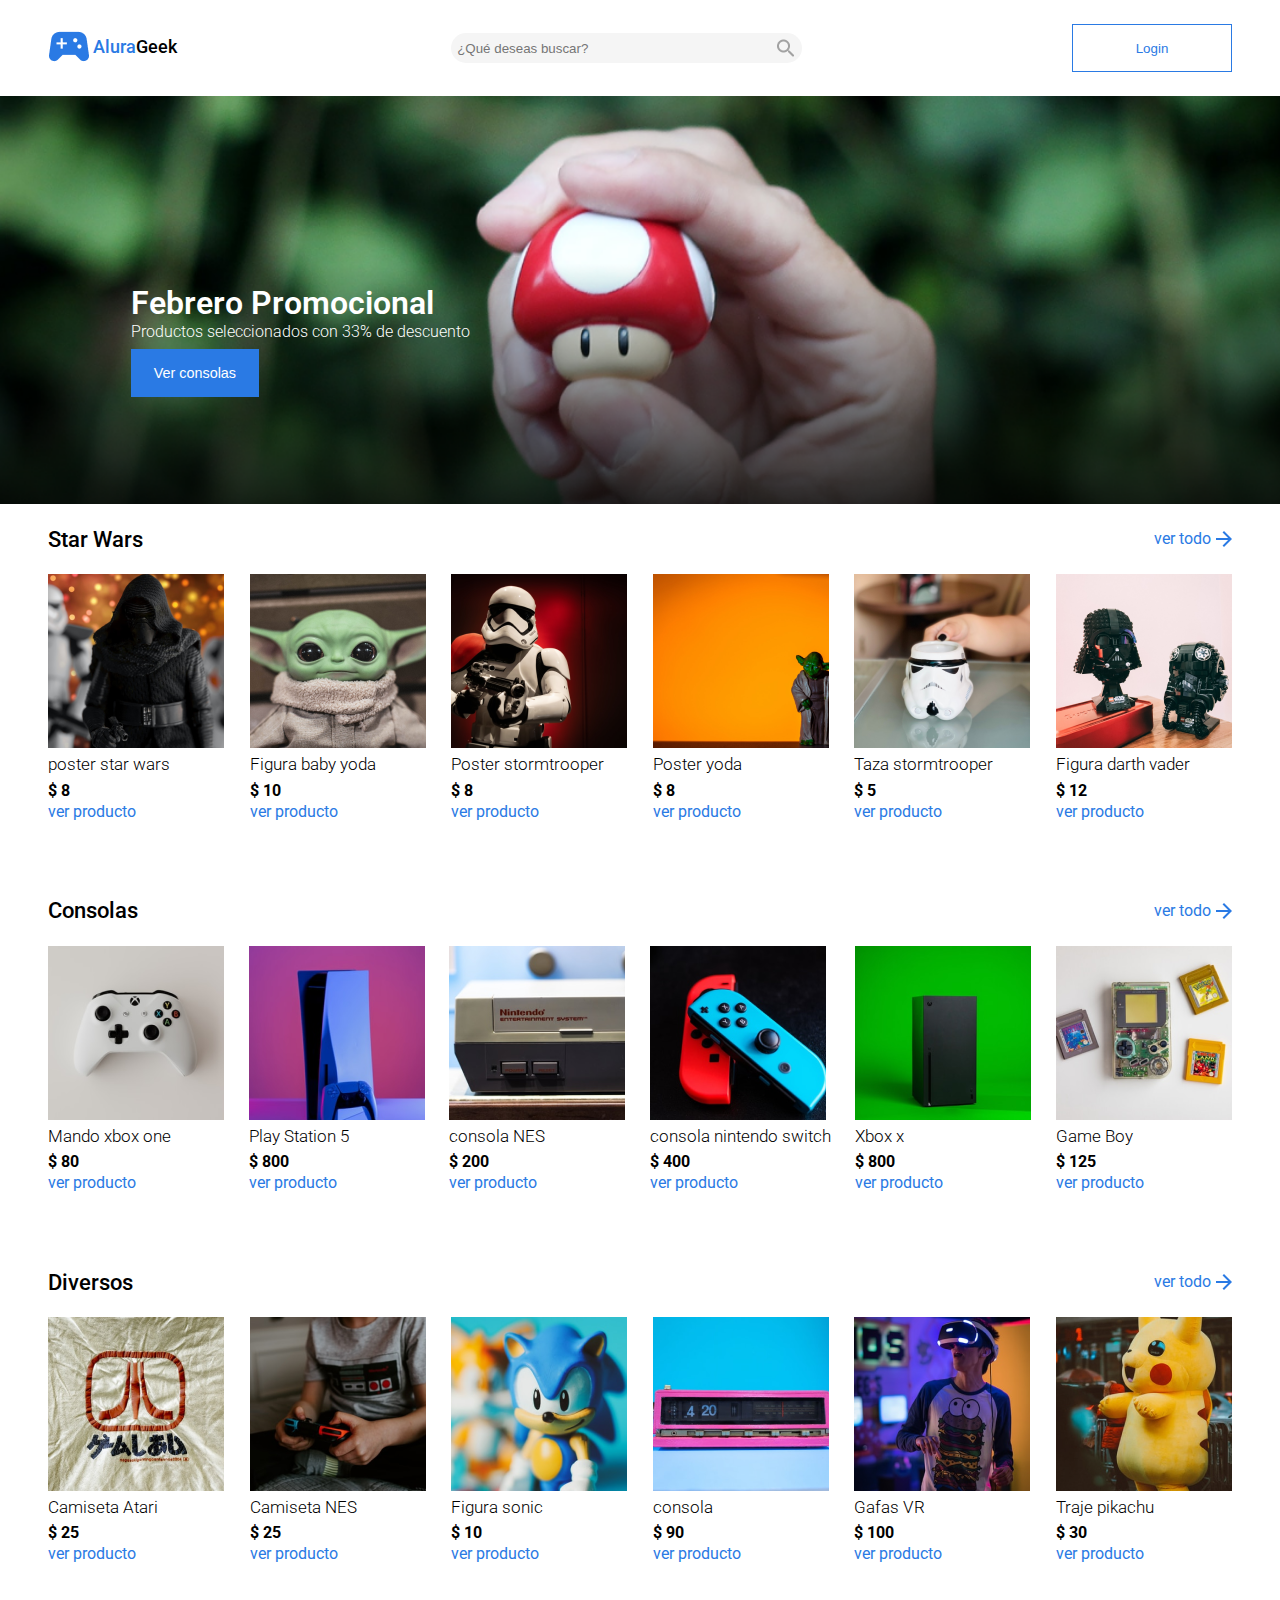
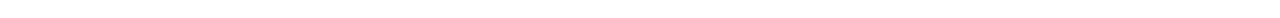
==== index.html @ 7b9f0bb1 "main de home" ====
<!DOCTYPE html>
<html lang="en">
<head>
    <meta charset="UTF-8">
    <meta http-equiv="X-UA-Compatible" content="IE=edge">
    <meta name="viewport" content="width=device-width, initial-scale=1.0">
    <title>Tienda</title>
    <link rel="stylesheet" href="reset.css">
    <!--<link rel="preconnect" href="https://fonts.googleapis.com">
    <link rel="preconnect" href="https://fonts.gstatic.com" crossorigin>-->
    <link href="https://fonts.googleapis.com/css2?family=Roboto:wght@400;500;700&display=swap" rel="stylesheet">
    <link rel="stylesheet" href="estilosPrincipales.css">
    <link rel="stylesheet" href="/estilos/cabecera.css">
    <link rel="stylesheet" href="estilosHome.css">

</head>
<body>
    <header>
        <section class="encabezado">
            <div class="logo">
                <h1 class="logo__imagen"><img src="/imagenes/Vector.png" alt="" srcset=""></h1>
                <p class="logo__texto"><span>Alura</span>Geek</p>
            </div>
            <div class="barraBusqueda">
                <input class="barraBusqueda__campo" type="search" name="" id="" placeholder="¿Qué deseas buscar?">
                <input type="image" src="/imagenes/lupa.png" alt="">
            </div>
            <button class="encabezado__boton">Login</button>
        </section>
        <section class="banner">
            <div class="banner__container">
                <h2 class="banner__container___titulo">Febrero Promocional</h2>
                <p class="banner__container___texto">Productos seleccionados con 33% de descuento</p>
                <button class="banner__container___boton">Ver consolas</button>
            </div>
        </section>
    </header>
    <main>
        <section>
            <div class="encabezado__seccion">
                <h2 class="encabezado__seccion___titulo">Star Wars</h2> 
                <a href="#" class="encabezado__seccion___enlace">ver todo
                    <img  src="/imagenes/icono-flecha.png" alt="">
                </a> 
            </div>
            <ul class="tarjetas">
                <li class="tarjeta">
                    <img src="/imagenes/starWars/img-stw1.png" alt="imagen1">
                    <div class="tarjeta__container">
                        <h3 class="tarjeta__container___titulo">poster star wars</h3>
                        <p class="tarjeta__container___precio">$ 8</p>
                        <a class="tarjeta__container___enlace" href="#">ver producto</a>
                    </div>
                </li>
                <li class="tarjeta">
                    <img src="/imagenes/starWars/img-stw2.png" alt="imagen2">
                    <div>
                        <h3 class="tarjeta__container___titulo">Figura baby yoda</h3>
                        <p class="tarjeta__container___precio">$ 10</p>
                        <a class="tarjeta__container___enlace" href="#">ver producto</a>
                    </div>
                </li>
                <li class="tarjeta">
                    <img src="/imagenes/starWars/img-stw3.png" alt="imagen3">
                    <div>
                        <h3 class="tarjeta__container___titulo">Poster stormtrooper</h3>
                        <p class="tarjeta__container___precio">$ 8</p>
                        <a class="tarjeta__container___enlace" href="#">ver producto</a>
                    </div>
                </li>
                <li class="tarjeta">
                    <img src="/imagenes/starWars/img-stw4.png" alt="imagen4">
                    <div>
                        <h3 class="tarjeta__container___titulo">Poster yoda</h3>
                        <p class="tarjeta__container___precio">$ 8</p>
                        <a class="tarjeta__container___enlace" href="#">ver producto</a>
                    </div>
                </li>
                <li class="tarjeta">
                    <img src="/imagenes/starWars/img-stw5.png" alt="imagen5">
                    <div>
                        <h3 class="tarjeta__container___titulo">Taza stormtrooper</h3>
                        <p class="tarjeta__container___precio">$ 5</p>
                        <a class="tarjeta__container___enlace" href="#">ver producto</a>
                    </div>
                </li>
                <li class="tarjeta">
                    <img src="/imagenes/starWars/img-stw6.png" alt="imagen6">
                    <div>
                        <h3 class="tarjeta__container___titulo">Figura darth vader</h3>
                        <p class="tarjeta__container___precio">$ 12</p>
                        <a class="tarjeta__container___enlace" href="#">ver producto</a>
                    </div>
                </li>
            </ul>
        </section>
        <section>
            <div class="encabezado__seccion">
                <h2 class="encabezado__seccion___titulo">Consolas</h2> 
                <a href="#" class="encabezado__seccion___enlace">ver todo
                    <img  src="/imagenes/icono-flecha.png" alt="icono">
                </a> 
            </div>
            <ul class="tarjetas">
                <li class="tarjeta">
                    <img src="/imagenes/consolas/consola-Mandoxbox.png" alt="imagen1">
                    <div class="tarjeta__container">
                        <h3 class="tarjeta__container___titulo">Mando xbox one</h3>
                        <p class="tarjeta__container___precio">$ 80</p>
                        <a class="tarjeta__container___enlace" href="#">ver producto</a>
                    </div>
                </li>
                <li class="tarjeta">
                    <img src="/imagenes/consolas/consola-play.png" alt="imagen2">
                    <div>
                        <h3 class="tarjeta__container___titulo">Play Station 5</h3>
                        <p class="tarjeta__container___precio">$ 800</p>
                        <a class="tarjeta__container___enlace" href="#">ver producto</a>
                    </div>
                </li>
                <li class="tarjeta">
                    <img src="/imagenes/consolas/consola-nintendo.png" alt="imagen3">
                    <div>
                        <h3 class="tarjeta__container___titulo">consola NES</h3>
                        <p class="tarjeta__container___precio">$ 200</p>
                        <a class="tarjeta__container___enlace" href="#">ver producto</a>
                    </div>
                </li>
                <li class="tarjeta">
                    <img src="/imagenes/consolas/consola-nintendoSwitch.png" alt="imagen4">
                    <div>
                        <h3 class="tarjeta__container___titulo">consola nintendo switch</h3>
                        <p class="tarjeta__container___precio">$ 400</p>
                        <a class="tarjeta__container___enlace" href="#">ver producto</a>
                    </div>
                </li>
                <li class="tarjeta">
                    <img src="/imagenes/consolas/consola-xbox.png" alt="imagen5">
                    <div>
                        <h3 class="tarjeta__container___titulo">Xbox x</h3>
                        <p class="tarjeta__container___precio">$ 800</p>
                        <a class="tarjeta__container___enlace" href="#">ver producto</a>
                    </div>
                </li>
                <li class="tarjeta">
                    <img src="/imagenes/consolas/consola-atari.png" alt="imagen6">
                    <div>
                        <h3 class="tarjeta__container___titulo">Game Boy</h3>
                        <p class="tarjeta__container___precio">$ 125</p>
                        <a class="tarjeta__container___enlace" href="#">ver producto</a>
                    </div>
                </li>
            </ul>
        </section>
        <section>
            <div class="encabezado__seccion">
                <h2 class="encabezado__seccion___titulo">Diversos</h2> 
                <a href="#" class="encabezado__seccion___enlace">ver todo
                    <img  src="/imagenes/icono-flecha.png" alt="icono">
                </a> 
            </div>
            <ul class="tarjetas">
                <li class="tarjeta">
                    <img src="/imagenes/diversos/diverso-atari.png" alt="imagen1">
                    <div class="tarjeta__container">
                        <h3 class="tarjeta__container___titulo">Camiseta Atari</h3>
                        <p class="tarjeta__container___precio">$ 25</p>
                        <a class="tarjeta__container___enlace" href="#">ver producto</a>
                    </div>
                </li>
                <li class="tarjeta">
                    <img src="/imagenes/diversos/diverso nes.png" alt="imagen2">
                    <div>
                        <h3 class="tarjeta__container___titulo">Camiseta NES</h3>
                        <p class="tarjeta__container___precio">$ 25</p>
                        <a class="tarjeta__container___enlace" href="#">ver producto</a>
                    </div>
                </li>
                <li class="tarjeta">
                    <img src="/imagenes/diversos/diverso-sonic.png" alt="imagen3">
                    <div>
                        <h3 class="tarjeta__container___titulo">Figura sonic</h3>
                        <p class="tarjeta__container___precio">$ 10</p>
                        <a class="tarjeta__container___enlace" href="#">ver producto</a>
                    </div>
                </li>
                <li class="tarjeta">
                    <img src="/imagenes/diversos/diverso-consola.png" alt="imagen4">
                    <div>
                        <h3 class="tarjeta__container___titulo">consola</h3>
                        <p class="tarjeta__container___precio">$ 90</p>
                        <a class="tarjeta__container___enlace" href="#">ver producto</a>
                    </div>
                </li>
                <li class="tarjeta">
                    <img src="/imagenes/diversos/diverso-vr.png" alt="imagen5">
                    <div>
                        <h3 class="tarjeta__container___titulo">Gafas VR</h3>
                        <p class="tarjeta__container___precio">$ 100</p>
                        <a class="tarjeta__container___enlace" href="#">ver producto</a>
                    </div>
                </li>
                <li class="tarjeta">
                    <img src="/imagenes/diversos/diverso-pikachu.png" alt="imagen6">
                    <div>
                        <h3 class="tarjeta__container___titulo">Traje pikachu</h3>
                        <p class="tarjeta__container___precio">$ 30</p>
                        <a class="tarjeta__container___enlace" href="#">ver producto</a>
                    </div>
                </li>
            </ul>
        </section>
    </main>
</body>
</html>
---- estilosPrincipales.css ----
:root{
    --fuente: 'Roboto', sans-serif;
    --color-fondo:#ffffff;
    --color-gris:#F5F5F5;
    --color-azul:#2A7AE4;
    --color-fondo-footer:#EAF2FD;
}

body{
    font-family: var(--fuente);
}
---- estilos/cabecera.css ----
.encabezado{ /* Seccion de encabezado*/
    display: flex;
    align-items: center;
    justify-content: space-between;
    padding: 1.5rem 3rem;
}

.logo{  
    display: flex;
    align-items: center;
    width: auto;
}

.logo__imagen{
    display: inline-block;
}

.logo__texto{
    display: inline-block;
    font-family: var(--fuente);
    font-weight: 500;
    font-size: 1.1rem;
    padding: 0px 0.2rem;
}

.logo__texto > span{
    color: var(--color-azul);
}

.barraBusqueda{ /*contenedor*/
    background: var(--color-gris);
    border-radius: 1rem;
    display: flex;
    margin: 0px 0.3rem;
}

.barraBusqueda > input{
    background: none;
    border: none;
    outline: none;
    padding: 0.4rem;
}

.barraBusqueda__campo{
    width: 20rem;
}

.encabezado__boton{ /*Boton de login*/
    background: none;
    border: 1px solid var(--color-azul);
    color: var(--color-azul);
    height: 3rem;
    width: 10rem;
}

.encabezado__boton:hover{
    transform: scale(1.05);
    cursor:pointer;
}


/* Banner*/

.banner{
    background: url(/imagenes/banner-imagen.png);
    background-position: center;
    background-repeat: no-repeat;
    background-size: cover;
    height: 40vh;
    max-width: 100%;
}

.banner__container{ 
    margin-left: 7%;
    position: relative;
    text-align:left;
    top: 45%;
}


.banner__container___titulo{
    color: var(--color-fondo);
    font-size: 2rem;
    font-weight: 600;
    margin: 0.3rem 0px ;
}

.banner__container___texto{
    color: var(--color-fondo);
    font-size: 1rem;
    font-weight: 300;
    margin: 0.3rem 0px ;
}

.banner__container___boton{
    background-color: var(--color-azul) ;
    border: none;
    color: var(--color-fondo);
    font-size: 0.9rem;
    font-weight: 300;
    margin: 0.3rem 0px ;
    height: 3rem;
    width: 8rem;
}

.banner__container___boton:hover{
    transform: scale(1.05);
    cursor:pointer;
}
---- estilosHome.css ----
section{
    padding: 1.5rem 3rem;
}

.encabezado__seccion{
    display: flex;
    justify-content: space-between;
}

.encabezado__seccion___titulo{
    font-size: 1.4rem;
    font-weight: 500;
}

.encabezado__seccion___enlace{
    display: flex;
    align-items: center;
    text-decoration: none;
    color: var(--color-azul);
}

.encabezado__seccion___enlace > img{
    margin-left: 0.3rem;
}

/* tarjetas*/

.tarjetas{  /*Container*/
    display: flex;
    align-items: center;
    justify-content: space-between;
    padding-top: 1.5rem;
    padding-bottom: 2rem;
}

/*
.tarjeta{
    padding: 0.5rem;
}*/

.tarjeta__container___titulo{
    font-size: 1.05rem;
    font-weight: 300;
    padding: 0.3rem 0px;
}

.tarjeta__container___precio{
    font-size: 1rem;
    font-weight: bold;
    padding: 0.3rem 0px;
}

.tarjeta__container___enlace{
    color: var(--color-azul);
    font-size: 1rem;
    padding: 0.3rem 0px;
    text-decoration: none;
}
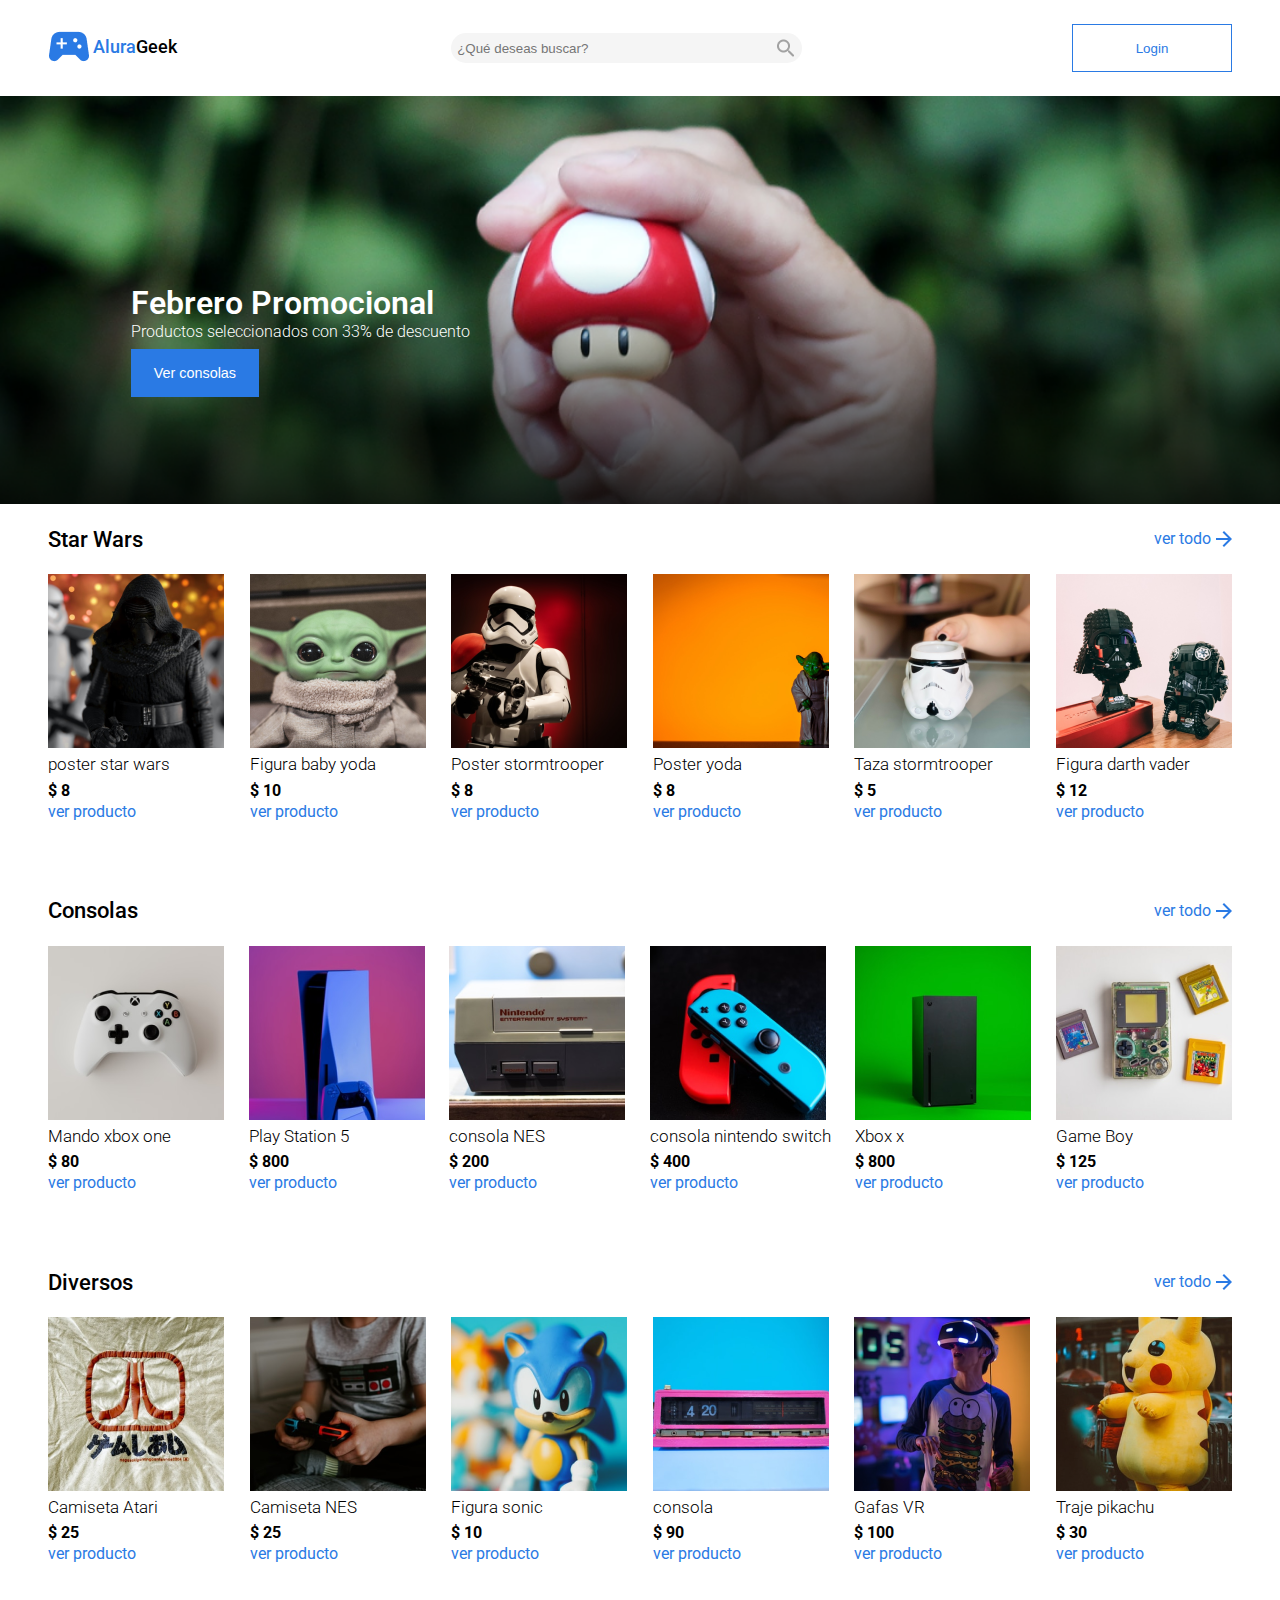
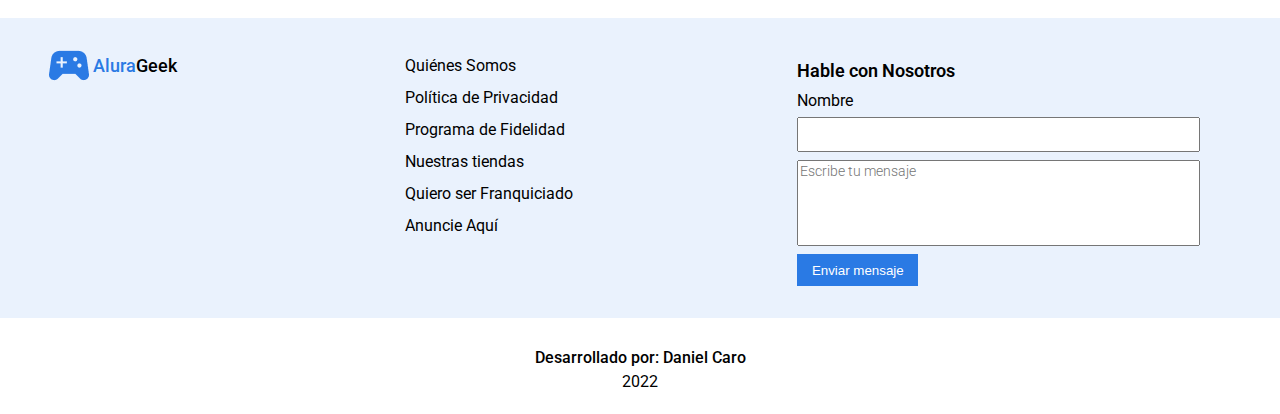
==== commit ce618b8f: "piePagina" ====
--- a/index.html
+++ b/index.html
@@ -12,6 +12,7 @@
     <link rel="stylesheet" href="estilosPrincipales.css">
     <link rel="stylesheet" href="/estilos/cabecera.css">
     <link rel="stylesheet" href="estilosHome.css">
+    <link rel="stylesheet" href="/estilos/piePagina.css">
 
 </head>
 <body>
@@ -211,5 +212,32 @@
             </ul>
         </section>
     </main>
+    <footer>
+        <section class="footer__datos">
+            <div class="logo">
+                <h1 class="logo__imagen"><img src="/imagenes/Vector.png" alt="" srcset=""></h1>
+                <p class="logo__texto"><span>Alura</span>Geek</p>
+            </div>
+            <ul class="footer__lista">
+                <li>Quiénes Somos</li>
+                <li>Política de Privacidad</li>
+                <li>Programa de Fidelidad</li>
+                <li>Nuestras tiendas</li>
+                <li>Quiero ser Franquiciado</li>
+                <li>Anuncie Aquí</li>
+            </ul>
+            <form action="" class="formulario">
+                <h3 class="formulario__titulo">Hable con Nosotros</h3>
+                <label for="nombre">Nombre</label>
+                <input type="text" name="" id="nombre" class="formulario__campo">
+                <textarea name="" id="" cols="30" rows="10" class="formulario__area" placeholder="Escribe tu mensaje"></textarea>
+                <input class="formulario__boton" type="submit" value="Enviar mensaje">
+            </form>
+        </section>
+        <section class="creditos">
+            <h3 class="creditos__titulo">Desarrollado por: Daniel Caro</h3>
+            <p class="creditos__texto">2022</p>
+        </section>
+    </footer>
 </body>
 </html>--- a/estilosHome.css
+++ b/estilosHome.css
@@ -44,6 +44,7 @@
     padding: 0.3rem 0px;
 }
 
+
 .tarjeta__container___precio{
     font-size: 1rem;
     font-weight: bold;
--- a/estilos/piePagina.css
+++ b/estilos/piePagina.css
@@ -0,0 +1,71 @@
+.footer__datos{
+    background-color: var(--color-fondo-footer);
+    display: flex;
+    align-items: flex-start;
+    justify-content: space-between;
+    padding: 2rem 3rem;
+}
+
+/* Lista */
+.footer__lista > li{
+    padding: 0.5rem 0px;
+}
+
+/* Formulario*/
+
+.formulario{
+    /*background-color: aqua;*/
+    display: flex;
+    flex-direction: column;
+    padding-right: 2rem;
+    width: 34%;
+    height: auto;
+}
+
+.formulario > input{
+    margin-top: 0.5rem;
+}
+
+.formulario__titulo{
+    font-size: 1.1rem;
+    font-weight: 600;
+    padding: 0.8rem 0px;
+}
+
+.formulario__campo{
+    font-size: 0.9rem;
+    font-weight: 300;
+    height: 1.8rem;
+    outline: none;
+}
+
+.formulario__area{
+    font-family: var(--fuente);
+    font-size: 0.9rem;
+    font-weight: 300;
+    height: 5rem;
+    margin-top: 0.5rem;
+    outline: none;
+    resize: none;
+}
+
+.formulario__boton{
+    background-color: var(--color-azul);
+    border: none;
+    color: var(--color-fondo);
+    height: 2rem;
+    width:30%;
+}
+
+/* Seccion creditos */
+
+.creditos{
+    height: auto;
+    text-align: center;
+}
+
+.creditos__titulo{
+    font-size: 1rem;
+    font-weight: 500;
+    padding: 0.5rem 0px;
+}
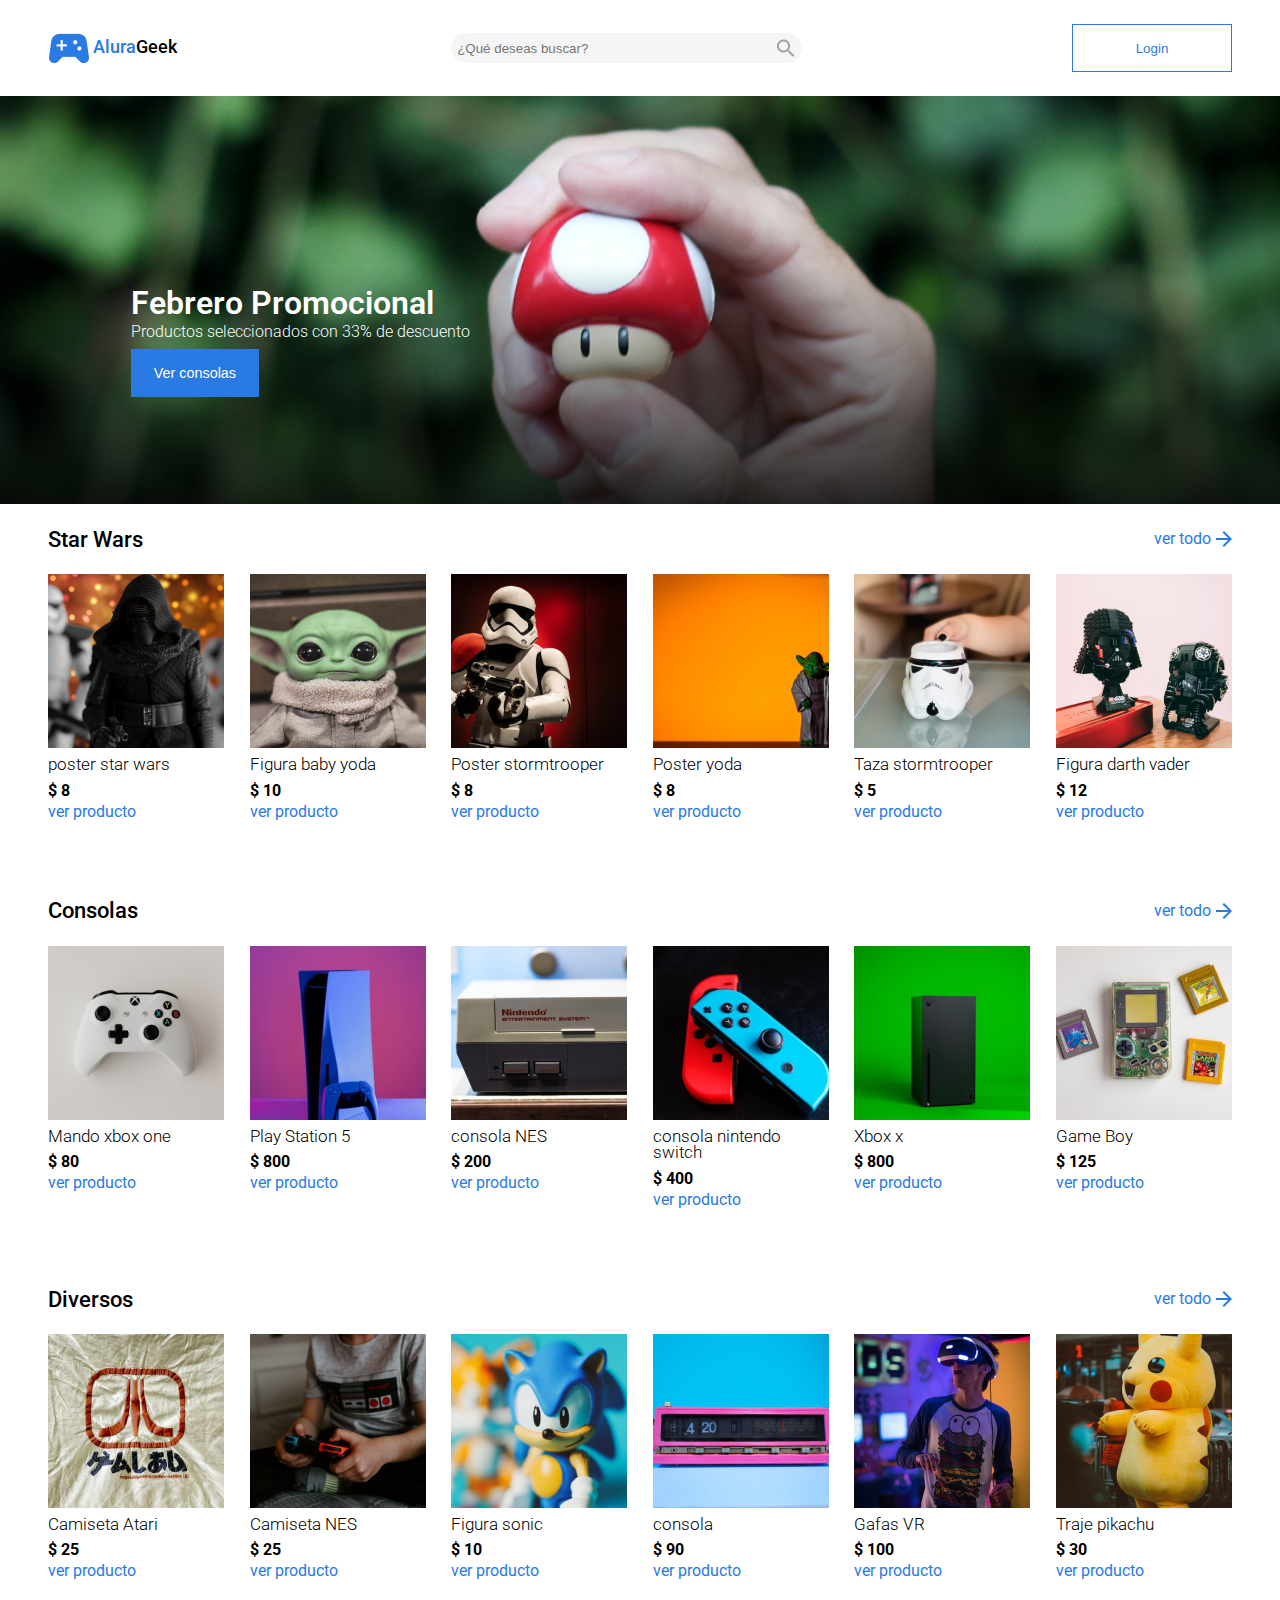
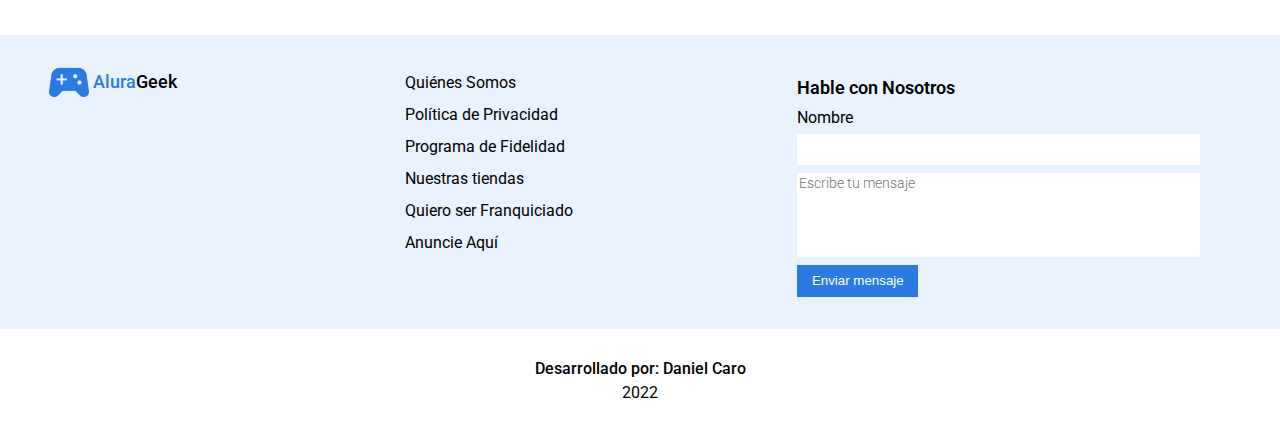
==== commit 9c68fe79: "Disenho responsive home 1.0" ====
--- a/index.html
+++ b/index.html
@@ -19,12 +19,12 @@
     <header>
         <section class="encabezado">
             <div class="logo">
-                <h1 class="logo__imagen"><img src="/imagenes/Vector.png" alt="" srcset=""></h1>
+                <img src="/imagenes/Vector.png" alt="" srcset="" class="logo__imagen">
                 <p class="logo__texto"><span>Alura</span>Geek</p>
             </div>
             <div class="barraBusqueda">
                 <input class="barraBusqueda__campo" type="search" name="" id="" placeholder="¿Qué deseas buscar?">
-                <input type="image" src="/imagenes/lupa.png" alt="">
+                <input type="image" src="/imagenes/lupa.png" alt="lupa" >
             </div>
             <button class="encabezado__boton">Login</button>
         </section>
@@ -54,8 +54,9 @@
                     </div>
                 </li>
                 <li class="tarjeta">
+                    <div class="tarjeta__imagen"></div>
                     <img src="/imagenes/starWars/img-stw2.png" alt="imagen2">
-                    <div>
+                    <div class="tarjeta__container">
                         <h3 class="tarjeta__container___titulo">Figura baby yoda</h3>
                         <p class="tarjeta__container___precio">$ 10</p>
                         <a class="tarjeta__container___enlace" href="#">ver producto</a>
@@ -63,7 +64,7 @@
                 </li>
                 <li class="tarjeta">
                     <img src="/imagenes/starWars/img-stw3.png" alt="imagen3">
-                    <div>
+                    <div class="tarjeta__container">
                         <h3 class="tarjeta__container___titulo">Poster stormtrooper</h3>
                         <p class="tarjeta__container___precio">$ 8</p>
                         <a class="tarjeta__container___enlace" href="#">ver producto</a>
@@ -71,7 +72,7 @@
                 </li>
                 <li class="tarjeta">
                     <img src="/imagenes/starWars/img-stw4.png" alt="imagen4">
-                    <div>
+                    <div class="tarjeta__container">
                         <h3 class="tarjeta__container___titulo">Poster yoda</h3>
                         <p class="tarjeta__container___precio">$ 8</p>
                         <a class="tarjeta__container___enlace" href="#">ver producto</a>
@@ -79,7 +80,7 @@
                 </li>
                 <li class="tarjeta">
                     <img src="/imagenes/starWars/img-stw5.png" alt="imagen5">
-                    <div>
+                    <div class="tarjeta__container">
                         <h3 class="tarjeta__container___titulo">Taza stormtrooper</h3>
                         <p class="tarjeta__container___precio">$ 5</p>
                         <a class="tarjeta__container___enlace" href="#">ver producto</a>
@@ -87,7 +88,7 @@
                 </li>
                 <li class="tarjeta">
                     <img src="/imagenes/starWars/img-stw6.png" alt="imagen6">
-                    <div>
+                    <div class="tarjeta__container">
                         <h3 class="tarjeta__container___titulo">Figura darth vader</h3>
                         <p class="tarjeta__container___precio">$ 12</p>
                         <a class="tarjeta__container___enlace" href="#">ver producto</a>
@@ -215,7 +216,7 @@
     <footer>
         <section class="footer__datos">
             <div class="logo">
-                <h1 class="logo__imagen"><img src="/imagenes/Vector.png" alt="" srcset=""></h1>
+                <img src="/imagenes/Vector.png" alt="" srcset="" class="logo__imagen">
                 <p class="logo__texto"><span>Alura</span>Geek</p>
             </div>
             <ul class="footer__lista">
--- a/estilos/cabecera.css
+++ b/estilos/cabecera.css
@@ -9,10 +9,6 @@
     display: flex;
     align-items: center;
     width: auto;
-}
-
-.logo__imagen{
-    display: inline-block;
 }
 
 .logo__texto{
@@ -107,3 +103,66 @@
     transform: scale(1.05);
     cursor:pointer;
 }
+
+/* Responsive */
+/* movil */
+@media screen and (min-width:0px) and (max-width:755px){
+    
+    /* Seccion de encabezado*/
+    
+    .encabezado{ 
+
+        padding: 1rem 1rem;
+    }
+
+    h1{
+        font-size: 0.5rem;
+        text-align: center;
+        width: 60%;
+        height: 60%;
+    }
+
+    .logo__texto{
+        font-size: 1rem;
+    }
+
+    .logo__imagen{
+        width: 20%;
+        height: 20%;
+    }
+
+    .barraBusqueda__campo{
+        display: none;
+    }
+
+    .barraBusqueda{
+        order: 99;
+    }
+
+    .encabezado__boton{
+        height: 3rem;
+        width: 8rem;
+    }
+    
+    /* Banner */
+    .banner{
+        padding: 1rem 1rem;
+    }
+
+    .banner__container{ 
+        margin-left: 2%;
+        position: relative;
+        text-align:left;
+        top: 40%;
+    }
+
+}
+
+/* Tablet*/
+/*
+@media screen and (min-width:756px) and (max-width:1024px){
+    .encabezado{
+        background-color: aqua;
+    }
+}
+*/
--- a/estilosHome.css
+++ b/estilosHome.css
@@ -27,23 +27,22 @@
 
 .tarjetas{  /*Container*/
     display: flex;
-    align-items: center;
+    align-items: flex-start;
     justify-content: space-between;
     padding-top: 1.5rem;
     padding-bottom: 2rem;
 }
 
-/*
 .tarjeta{
-    padding: 0.5rem;
-}*/
+    width: 176px;
+    height: auto;
+}
 
 .tarjeta__container___titulo{
     font-size: 1.05rem;
     font-weight: 300;
     padding: 0.3rem 0px;
 }
-
 
 .tarjeta__container___precio{
     font-size: 1rem;
@@ -56,4 +55,47 @@
     font-size: 1rem;
     padding: 0.3rem 0px;
     text-decoration: none;
-}+}
+
+
+/* Responsive */
+
+@media screen and (min-width:0px) and (max-width:755px){
+    section{
+        padding: 1.5rem 1rem;
+    }
+
+    .tarjetas > li:nth-last-child(-n+4){ 
+        display: none;
+    }
+
+    .tarjeta{
+        width: auto;
+    }
+
+    .tarjeta > img{
+        width: 40vw;
+    }
+
+}
+
+@media screen and (min-width:756px) and (max-width:1024px){
+    .tarjetas > li:nth-last-child(-n+2){ 
+        display: none;
+    }
+
+    .tarjeta{
+        width: auto;
+        height: auto;
+    }
+
+    .tarjeta > img{
+        width: calc(176px * 0.75);
+        height: calc(176px * 0.75);
+    }
+
+    .tarjeta__container___titulo{
+        word-wrap: break-word;
+        max-width: calc(176px * 0.75);
+    }
+}
--- a/estilos/piePagina.css
+++ b/estilos/piePagina.css
@@ -33,6 +33,8 @@
 }
 
 .formulario__campo{
+    background-color: var(--color-fondo);
+    border: none;
     font-size: 0.9rem;
     font-weight: 300;
     height: 1.8rem;
@@ -40,6 +42,7 @@
 }
 
 .formulario__area{
+    border: none;
     font-family: var(--fuente);
     font-size: 0.9rem;
     font-weight: 300;
@@ -69,3 +72,38 @@
     font-weight: 500;
     padding: 0.5rem 0px;
 }
+
+
+/* Responsive */
+
+@media screen and (min-width:0px) and (max-width:755px){
+    .footer__datos{
+        flex-direction: column;
+        padding: 1rem 1rem;
+        align-items: center;
+    }
+
+    .formulario{
+        width: 100%;
+        padding: 0px;
+    }
+
+    .formulario__titulo{
+        text-align: center;
+    }
+
+    .footer__lista{
+        margin: 1rem 0;
+        text-align: center;
+    }
+
+    .formulario__boton{
+        width:32%;
+    }
+}
+
+@media screen and (min-width:756px) and (max-width:1024px){
+    .formulario__boton{
+        width:45%;
+    }
+}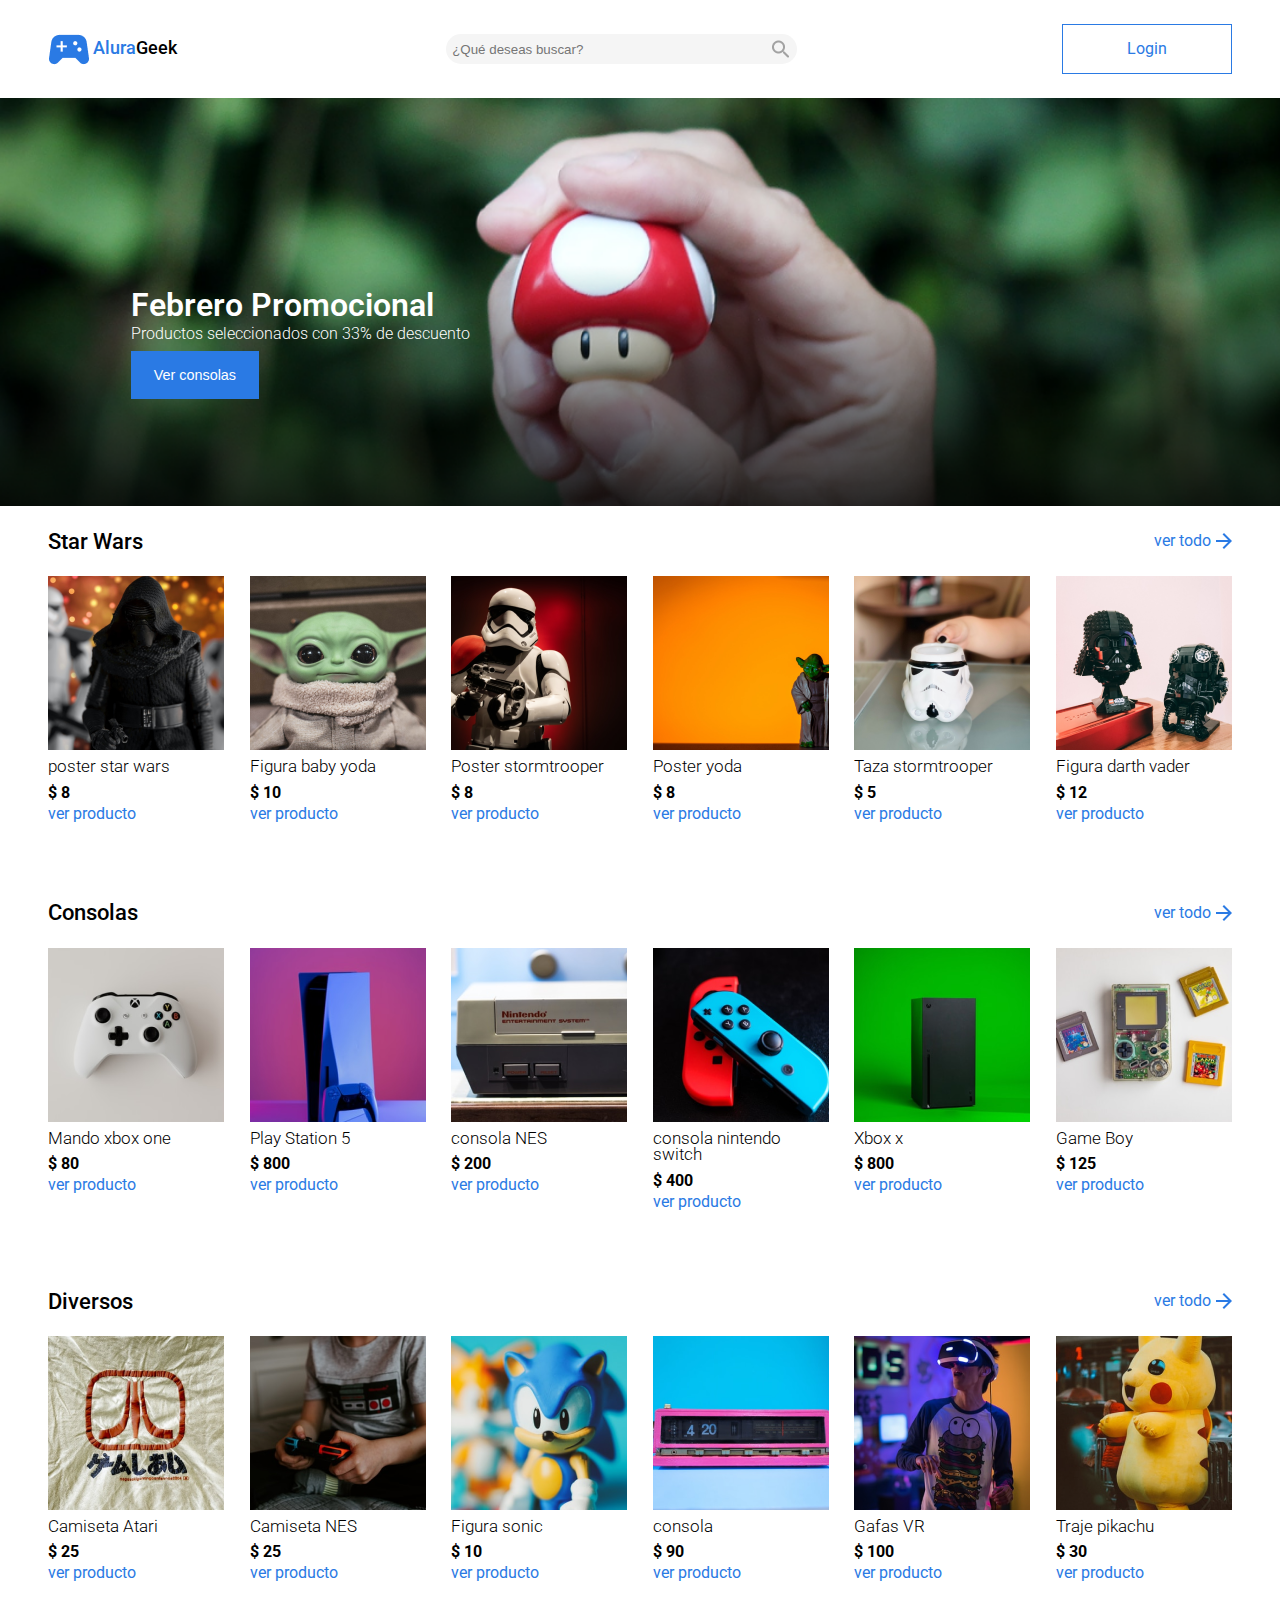
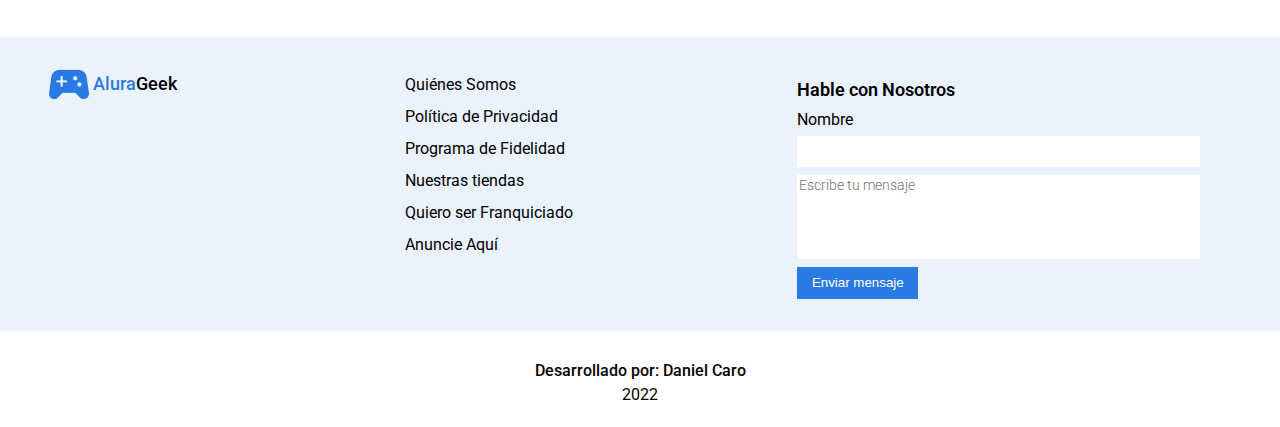
==== commit 57296370: "mejorando componentes 1.0" ====
--- a/index.html
+++ b/index.html
@@ -26,7 +26,8 @@
                 <input class="barraBusqueda__campo" type="search" name="" id="" placeholder="¿Qué deseas buscar?">
                 <input type="image" src="/imagenes/lupa.png" alt="lupa" >
             </div>
-            <button class="encabezado__boton">Login</button>
+            <a href="/paginas/login/login.html" class="encabezado__boton">Login</a>
+            
         </section>
         <section class="banner">
             <div class="banner__container">
--- a/estilos/cabecera.css
+++ b/estilos/cabecera.css
@@ -42,11 +42,19 @@
 }
 
 .encabezado__boton{ /*Boton de login*/
+    text-align: center;
+    text-decoration: none;
+    vertical-align: middle;
     background: none;
     border: 1px solid var(--color-azul);
     color: var(--color-azul);
+    /*
     height: 3rem;
     width: 10rem;
+    */
+    padding: 1rem 4rem;
+    
+
 }
 
 .encabezado__boton:hover{
@@ -140,8 +148,11 @@
     }
 
     .encabezado__boton{
+        /*
         height: 3rem;
         width: 8rem;
+        */
+        padding: 0.6rem 2.7rem;
     }
     
     /* Banner */
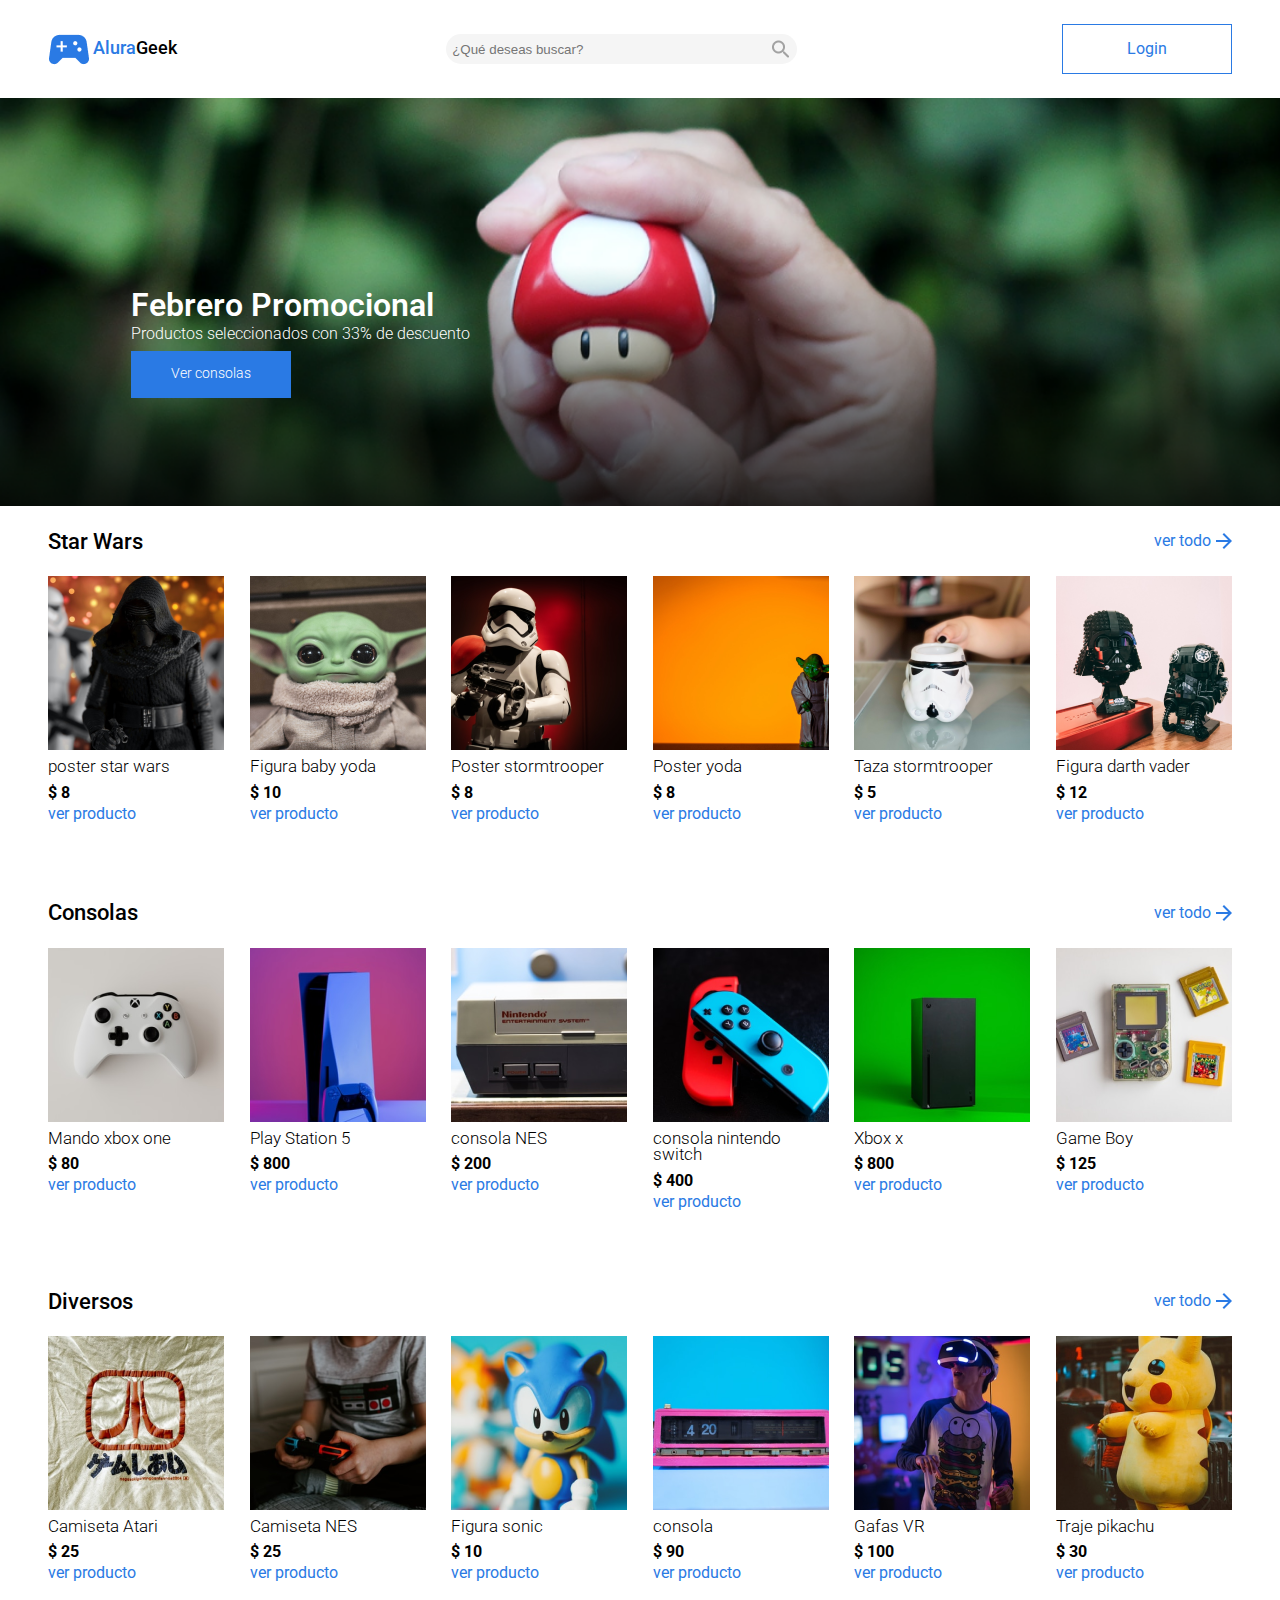
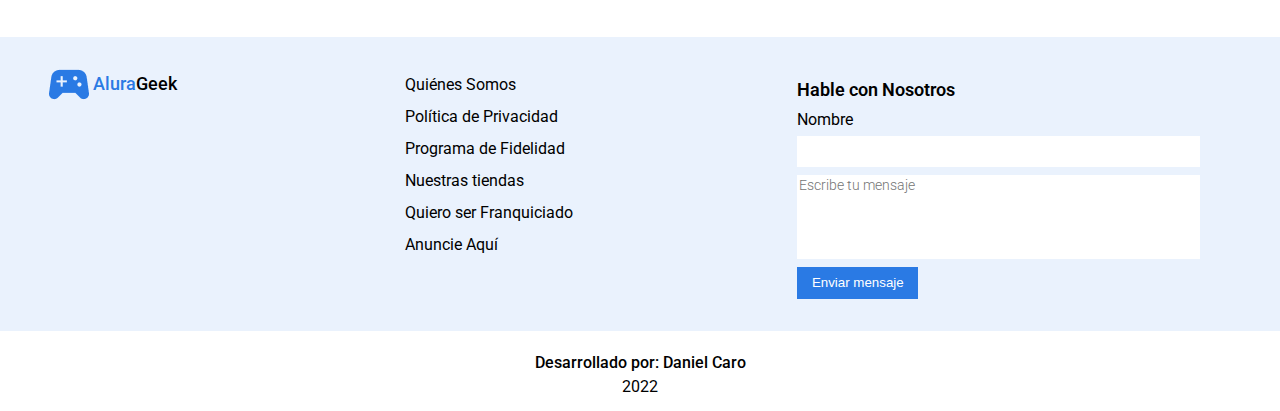
==== commit 9873dad3: "mejorando el codigo 1.0" ====
--- a/index.html
+++ b/index.html
@@ -9,31 +9,31 @@
     <!--<link rel="preconnect" href="https://fonts.googleapis.com">
     <link rel="preconnect" href="https://fonts.gstatic.com" crossorigin>-->
     <link href="https://fonts.googleapis.com/css2?family=Roboto:wght@400;500;700&display=swap" rel="stylesheet">
-    <link rel="stylesheet" href="estilosPrincipales.css">
-    <link rel="stylesheet" href="/estilos/cabecera.css">
-    <link rel="stylesheet" href="estilosHome.css">
-    <link rel="stylesheet" href="/estilos/piePagina.css">
+    <link rel="stylesheet" href="./estilosPrincipales.css">
+    <link rel="stylesheet" href="./estilos/cabecera.css">
+    <link rel="stylesheet" href="./estilosHome.css">
+    <link rel="stylesheet" href="./estilos/piePagina.css">
 
 </head>
 <body>
     <header>
         <section class="encabezado">
             <div class="logo">
-                <img src="/imagenes/Vector.png" alt="" srcset="" class="logo__imagen">
+                <img src="./imagenes/Vector.png" alt="" srcset="" class="logo__imagen">
                 <p class="logo__texto"><span>Alura</span>Geek</p>
             </div>
             <div class="barraBusqueda">
                 <input class="barraBusqueda__campo" type="search" name="" id="" placeholder="¿Qué deseas buscar?">
-                <input type="image" src="/imagenes/lupa.png" alt="lupa" >
-            </div>
-            <a href="/paginas/login/login.html" class="encabezado__boton">Login</a>
+                <input type="image" src="./imagenes/lupa.png" alt="lupa" >
+            </div>
+            <a href="./paginas/login/login.html" class="encabezado__boton">Login</a>
             
         </section>
         <section class="banner">
             <div class="banner__container">
                 <h2 class="banner__container___titulo">Febrero Promocional</h2>
                 <p class="banner__container___texto">Productos seleccionados con 33% de descuento</p>
-                <button class="banner__container___boton">Ver consolas</button>
+                <a href="#seccionConsolas" class="banner__container___boton">Ver consolas</a>
             </div>
         </section>
     </header>
@@ -42,12 +42,12 @@
             <div class="encabezado__seccion">
                 <h2 class="encabezado__seccion___titulo">Star Wars</h2> 
                 <a href="#" class="encabezado__seccion___enlace">ver todo
-                    <img  src="/imagenes/icono-flecha.png" alt="">
+                    <img  src="./imagenes/icono-flecha.png" alt="">
                 </a> 
             </div>
             <ul class="tarjetas">
                 <li class="tarjeta">
-                    <img src="/imagenes/starWars/img-stw1.png" alt="imagen1">
+                    <img src="./imagenes/starWars/img-stw1.png" alt="imagen1">
                     <div class="tarjeta__container">
                         <h3 class="tarjeta__container___titulo">poster star wars</h3>
                         <p class="tarjeta__container___precio">$ 8</p>
@@ -56,7 +56,7 @@
                 </li>
                 <li class="tarjeta">
                     <div class="tarjeta__imagen"></div>
-                    <img src="/imagenes/starWars/img-stw2.png" alt="imagen2">
+                    <img src="./imagenes/starWars/img-stw2.png" alt="imagen2">
                     <div class="tarjeta__container">
                         <h3 class="tarjeta__container___titulo">Figura baby yoda</h3>
                         <p class="tarjeta__container___precio">$ 10</p>
@@ -64,7 +64,7 @@
                     </div>
                 </li>
                 <li class="tarjeta">
-                    <img src="/imagenes/starWars/img-stw3.png" alt="imagen3">
+                    <img src="./imagenes/starWars/img-stw3.png" alt="imagen3">
                     <div class="tarjeta__container">
                         <h3 class="tarjeta__container___titulo">Poster stormtrooper</h3>
                         <p class="tarjeta__container___precio">$ 8</p>
@@ -72,7 +72,7 @@
                     </div>
                 </li>
                 <li class="tarjeta">
-                    <img src="/imagenes/starWars/img-stw4.png" alt="imagen4">
+                    <img src="./imagenes/starWars/img-stw4.png" alt="imagen4">
                     <div class="tarjeta__container">
                         <h3 class="tarjeta__container___titulo">Poster yoda</h3>
                         <p class="tarjeta__container___precio">$ 8</p>
@@ -80,7 +80,7 @@
                     </div>
                 </li>
                 <li class="tarjeta">
-                    <img src="/imagenes/starWars/img-stw5.png" alt="imagen5">
+                    <img src="./imagenes/starWars/img-stw5.png" alt="imagen5">
                     <div class="tarjeta__container">
                         <h3 class="tarjeta__container___titulo">Taza stormtrooper</h3>
                         <p class="tarjeta__container___precio">$ 5</p>
@@ -88,7 +88,7 @@
                     </div>
                 </li>
                 <li class="tarjeta">
-                    <img src="/imagenes/starWars/img-stw6.png" alt="imagen6">
+                    <img src="./imagenes/starWars/img-stw6.png" alt="imagen6">
                     <div class="tarjeta__container">
                         <h3 class="tarjeta__container___titulo">Figura darth vader</h3>
                         <p class="tarjeta__container___precio">$ 12</p>
@@ -97,16 +97,16 @@
                 </li>
             </ul>
         </section>
-        <section>
+        <section id="seccionConsolas">
             <div class="encabezado__seccion">
                 <h2 class="encabezado__seccion___titulo">Consolas</h2> 
                 <a href="#" class="encabezado__seccion___enlace">ver todo
-                    <img  src="/imagenes/icono-flecha.png" alt="icono">
+                    <img  src="./imagenes/icono-flecha.png" alt="icono">
                 </a> 
             </div>
             <ul class="tarjetas">
                 <li class="tarjeta">
-                    <img src="/imagenes/consolas/consola-Mandoxbox.png" alt="imagen1">
+                    <img src="./imagenes/consolas/consola-Mandoxbox.png" alt="imagen1">
                     <div class="tarjeta__container">
                         <h3 class="tarjeta__container___titulo">Mando xbox one</h3>
                         <p class="tarjeta__container___precio">$ 80</p>
@@ -114,7 +114,7 @@
                     </div>
                 </li>
                 <li class="tarjeta">
-                    <img src="/imagenes/consolas/consola-play.png" alt="imagen2">
+                    <img src="./imagenes/consolas/consola-play.png" alt="imagen2">
                     <div>
                         <h3 class="tarjeta__container___titulo">Play Station 5</h3>
                         <p class="tarjeta__container___precio">$ 800</p>
@@ -122,7 +122,7 @@
                     </div>
                 </li>
                 <li class="tarjeta">
-                    <img src="/imagenes/consolas/consola-nintendo.png" alt="imagen3">
+                    <img src="./imagenes/consolas/consola-nintendo.png" alt="imagen3">
                     <div>
                         <h3 class="tarjeta__container___titulo">consola NES</h3>
                         <p class="tarjeta__container___precio">$ 200</p>
@@ -130,7 +130,7 @@
                     </div>
                 </li>
                 <li class="tarjeta">
-                    <img src="/imagenes/consolas/consola-nintendoSwitch.png" alt="imagen4">
+                    <img src="./imagenes/consolas/consola-nintendoSwitch.png" alt="imagen4">
                     <div>
                         <h3 class="tarjeta__container___titulo">consola nintendo switch</h3>
                         <p class="tarjeta__container___precio">$ 400</p>
@@ -138,7 +138,7 @@
                     </div>
                 </li>
                 <li class="tarjeta">
-                    <img src="/imagenes/consolas/consola-xbox.png" alt="imagen5">
+                    <img src="./imagenes/consolas/consola-xbox.png" alt="imagen5">
                     <div>
                         <h3 class="tarjeta__container___titulo">Xbox x</h3>
                         <p class="tarjeta__container___precio">$ 800</p>
@@ -146,7 +146,7 @@
                     </div>
                 </li>
                 <li class="tarjeta">
-                    <img src="/imagenes/consolas/consola-atari.png" alt="imagen6">
+                    <img src="./imagenes/consolas/consola-atari.png" alt="imagen6">
                     <div>
                         <h3 class="tarjeta__container___titulo">Game Boy</h3>
                         <p class="tarjeta__container___precio">$ 125</p>
@@ -159,12 +159,12 @@
             <div class="encabezado__seccion">
                 <h2 class="encabezado__seccion___titulo">Diversos</h2> 
                 <a href="#" class="encabezado__seccion___enlace">ver todo
-                    <img  src="/imagenes/icono-flecha.png" alt="icono">
+                    <img  src="./imagenes/icono-flecha.png" alt="icono">
                 </a> 
             </div>
             <ul class="tarjetas">
                 <li class="tarjeta">
-                    <img src="/imagenes/diversos/diverso-atari.png" alt="imagen1">
+                    <img src="./imagenes/diversos/diverso-atari.png" alt="imagen1">
                     <div class="tarjeta__container">
                         <h3 class="tarjeta__container___titulo">Camiseta Atari</h3>
                         <p class="tarjeta__container___precio">$ 25</p>
@@ -172,7 +172,7 @@
                     </div>
                 </li>
                 <li class="tarjeta">
-                    <img src="/imagenes/diversos/diverso nes.png" alt="imagen2">
+                    <img src="./imagenes/diversos/diverso nes.png" alt="imagen2">
                     <div>
                         <h3 class="tarjeta__container___titulo">Camiseta NES</h3>
                         <p class="tarjeta__container___precio">$ 25</p>
@@ -180,7 +180,7 @@
                     </div>
                 </li>
                 <li class="tarjeta">
-                    <img src="/imagenes/diversos/diverso-sonic.png" alt="imagen3">
+                    <img src="./imagenes/diversos/diverso-sonic.png" alt="imagen3">
                     <div>
                         <h3 class="tarjeta__container___titulo">Figura sonic</h3>
                         <p class="tarjeta__container___precio">$ 10</p>
@@ -188,7 +188,7 @@
                     </div>
                 </li>
                 <li class="tarjeta">
-                    <img src="/imagenes/diversos/diverso-consola.png" alt="imagen4">
+                    <img src="./imagenes/diversos/diverso-consola.png" alt="imagen4">
                     <div>
                         <h3 class="tarjeta__container___titulo">consola</h3>
                         <p class="tarjeta__container___precio">$ 90</p>
@@ -196,7 +196,7 @@
                     </div>
                 </li>
                 <li class="tarjeta">
-                    <img src="/imagenes/diversos/diverso-vr.png" alt="imagen5">
+                    <img src="./imagenes/diversos/diverso-vr.png" alt="imagen5">
                     <div>
                         <h3 class="tarjeta__container___titulo">Gafas VR</h3>
                         <p class="tarjeta__container___precio">$ 100</p>
@@ -204,7 +204,7 @@
                     </div>
                 </li>
                 <li class="tarjeta">
-                    <img src="/imagenes/diversos/diverso-pikachu.png" alt="imagen6">
+                    <img src="./imagenes/diversos/diverso-pikachu.png" alt="imagen6">
                     <div>
                         <h3 class="tarjeta__container___titulo">Traje pikachu</h3>
                         <p class="tarjeta__container___precio">$ 30</p>
@@ -217,16 +217,16 @@
     <footer>
         <section class="footer__datos">
             <div class="logo">
-                <img src="/imagenes/Vector.png" alt="" srcset="" class="logo__imagen">
+                <img src="./imagenes/Vector.png" alt="" srcset="" class="logo__imagen">
                 <p class="logo__texto"><span>Alura</span>Geek</p>
             </div>
             <ul class="footer__lista">
-                <li>Quiénes Somos</li>
-                <li>Política de Privacidad</li>
-                <li>Programa de Fidelidad</li>
-                <li>Nuestras tiendas</li>
-                <li>Quiero ser Franquiciado</li>
-                <li>Anuncie Aquí</li>
+                <a href="#"><li>Quiénes Somos</li></a>
+                <a href="#"><li>Política de Privacidad</li></a>
+                <a href="#"><li>Programa de Fidelidad</li></a>
+                <a href="#"><li>Nuestras tiendas</li></a>
+                <a href="#"><li>Quiero ser Franquiciado</li></a>
+                <a href="#"><li>Anuncie Aquí</li></a>
             </ul>
             <form action="" class="formulario">
                 <h3 class="formulario__titulo">Hable con Nosotros</h3>
--- a/estilosPrincipales.css
+++ b/estilosPrincipales.css
@@ -4,6 +4,7 @@
     --color-gris:#F5F5F5;
     --color-azul:#2A7AE4;
     --color-fondo-footer:#EAF2FD;
+    --color-texto-campo:#A2A2A2;
 }
 
 body{
--- a/estilos/cabecera.css
+++ b/estilos/cabecera.css
@@ -66,7 +66,7 @@
 /* Banner*/
 
 .banner{
-    background: url(/imagenes/banner-imagen.png);
+    background: url(../imagenes/banner-imagen.png);
     background-position: center;
     background-repeat: no-repeat;
     background-size: cover;
@@ -97,14 +97,16 @@
 }
 
 .banner__container___boton{
+    display: inline-block;
+    text-decoration: none;
     background-color: var(--color-azul) ;
     border: none;
     color: var(--color-fondo);
     font-size: 0.9rem;
     font-weight: 300;
     margin: 0.3rem 0px ;
-    height: 3rem;
-    width: 8rem;
+    padding: 1rem 2.5rem;
+    
 }
 
 .banner__container___boton:hover{
--- a/estilos/piePagina.css
+++ b/estilos/piePagina.css
@@ -7,7 +7,12 @@
 }
 
 /* Lista */
-.footer__lista > li{
+.footer__lista > a {
+    text-decoration: none;
+    color: black;
+}
+
+.footer__lista > a > li{
     padding: 0.5rem 0px;
 }
 
@@ -58,16 +63,25 @@
     color: var(--color-fondo);
     height: 2rem;
     width:30%;
+    cursor:pointer;
+}
+
+.formulario__boton:hover{
+    transform: scale(1.05);
+    cursor:pointer;/*Cambiando el cursor*/
 }
 
 /* Seccion creditos */
 
 .creditos{
+    padding: 1rem 0px;
     height: auto;
     text-align: center;
 }
 
 .creditos__titulo{
+    font-family: var(--fuente);
+    color: black;
     font-size: 1rem;
     font-weight: 500;
     padding: 0.5rem 0px;
